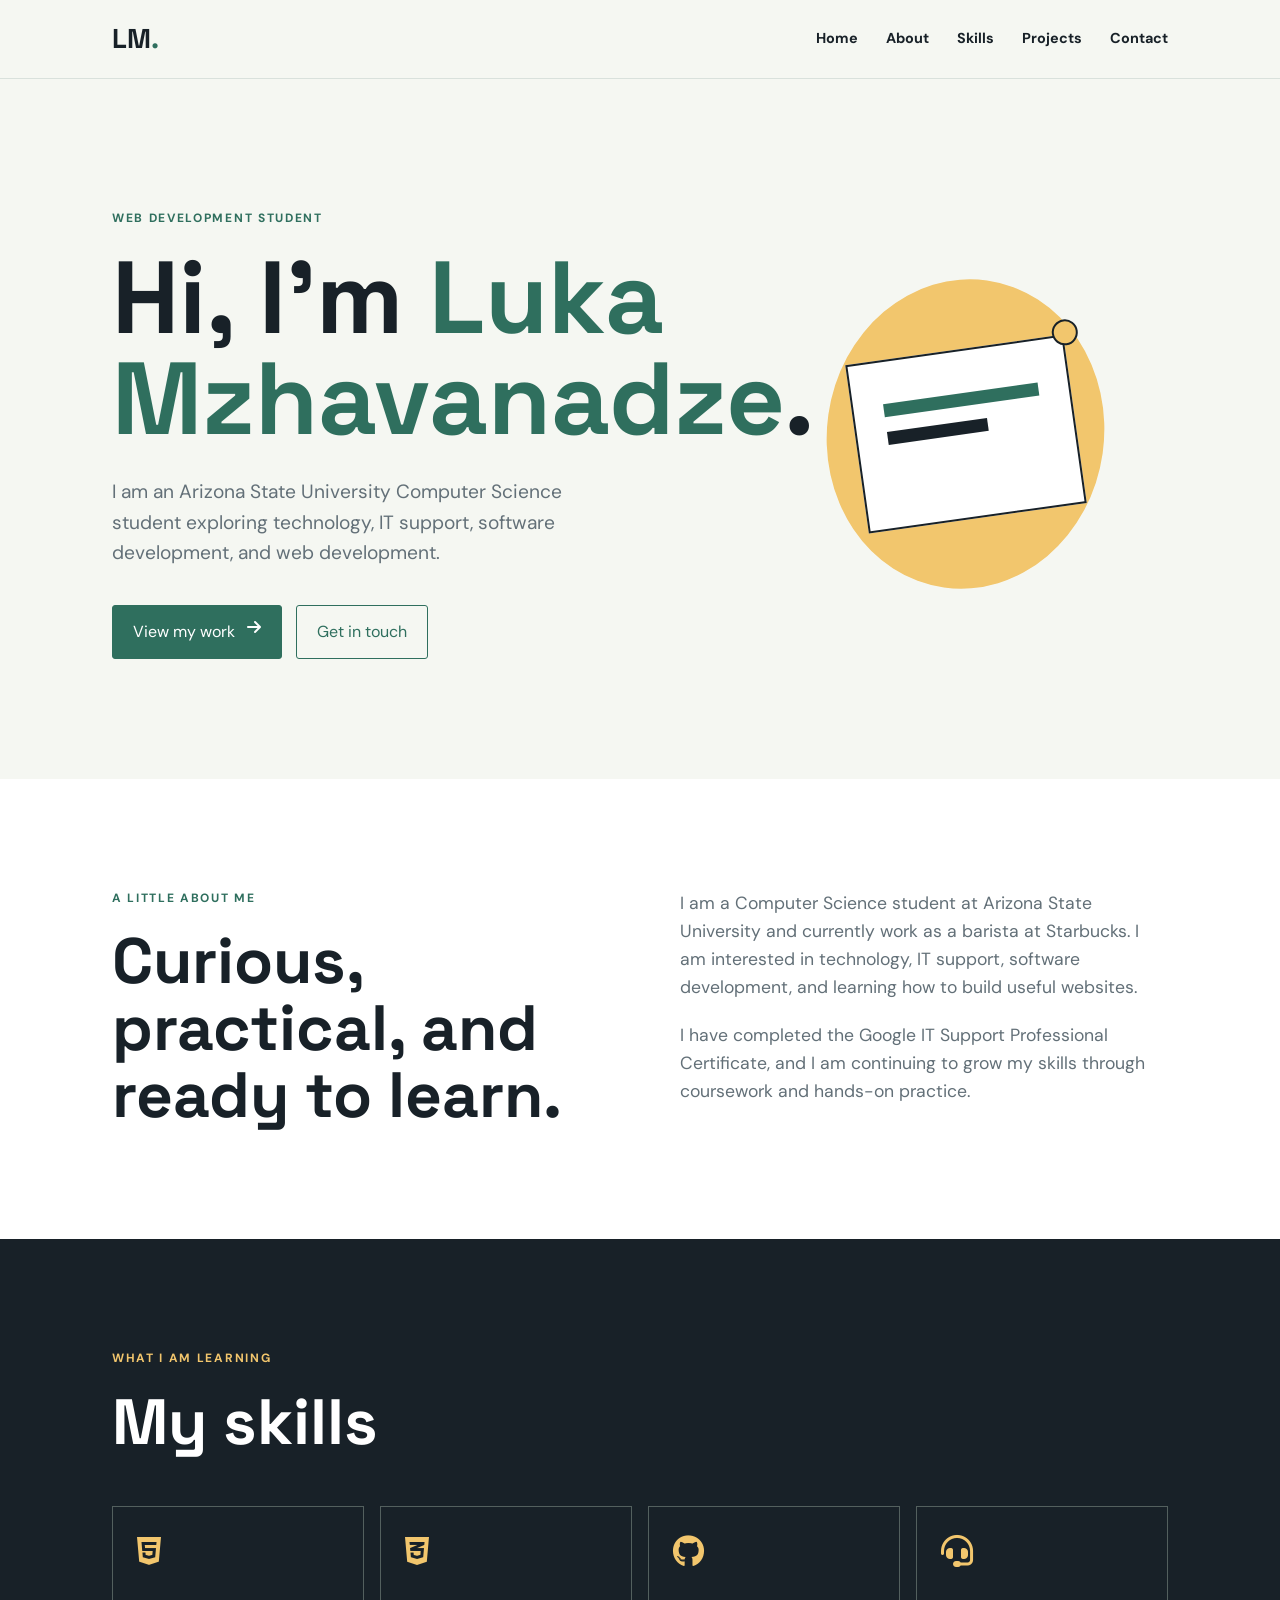
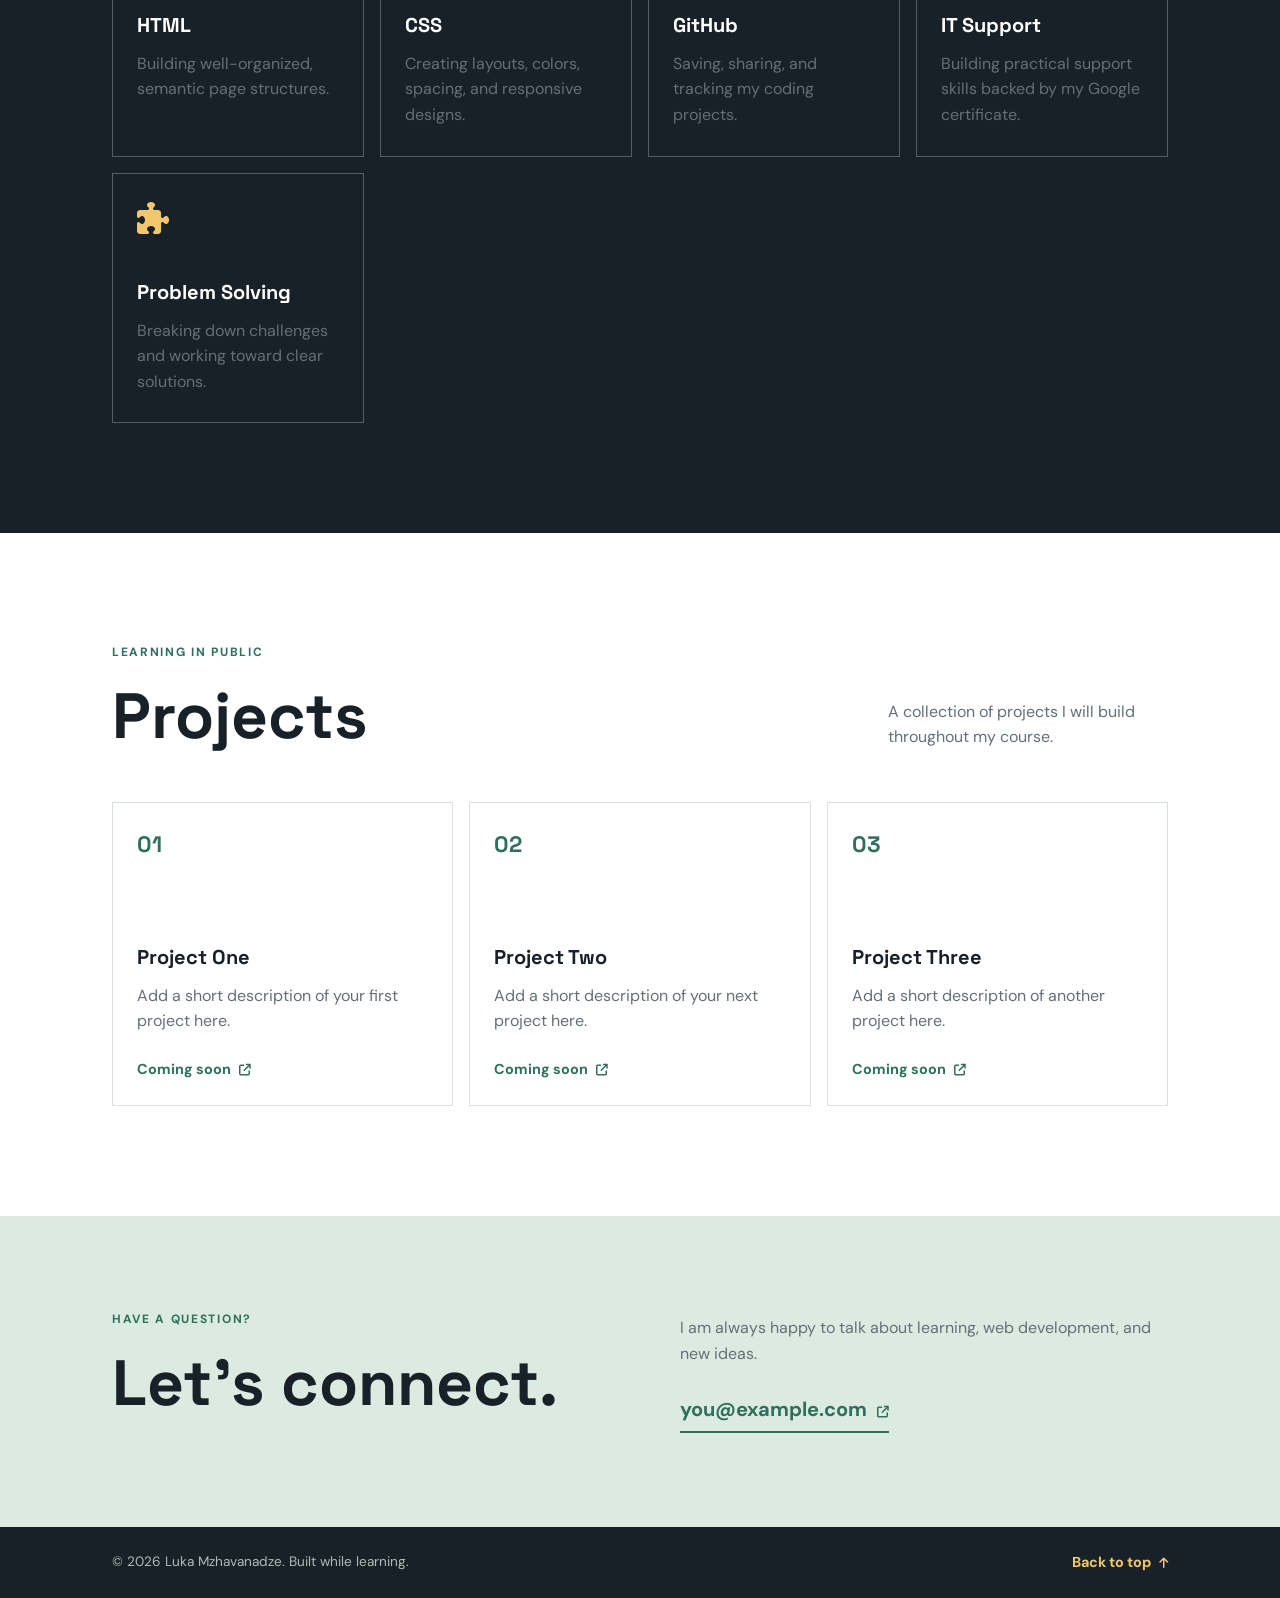
==== index.html @ 31504c0e "Add initial HTML and CSS files for personal portfolio website" ====
<!DOCTYPE html>
<html lang="en">
<head>
    <meta charset="UTF-8">
    <meta name="viewport" content="width=device-width, initial-scale=1.0">
    <meta name="description" content="Personal portfolio website for a web development student.">
    <title>Luka Mzhavanadze | Web Development Portfolio</title>
    <link rel="stylesheet" href="styles.css">
    <link rel="preconnect" href="https://fonts.googleapis.com">
    <link rel="preconnect" href="https://fonts.gstatic.com" crossorigin>
    <link href="https://fonts.googleapis.com/css2?family=DM+Sans:wght@400;500;600;700&family=Space+Grotesk:wght@500;600;700&display=swap" rel="stylesheet">
    <link rel="stylesheet" href="https://cdnjs.cloudflare.com/ajax/libs/font-awesome/6.5.2/css/all.min.css">
</head>
<body>
    <header class="site-header">
        <nav class="navbar container" aria-label="Main navigation">
            <a class="logo" href="#home">LM<span>.</span></a>
            <div class="nav-links">
                <a href="#home">Home</a>
                <a href="#about">About</a>
                <a href="#skills">Skills</a>
                <a href="#projects">Projects</a>
                <a href="#contact">Contact</a>
            </div>
        </nav>
    </header>

    <main>
        <section id="home" class="hero-section">
            <div class="container hero-content">
                <div class="hero-text">
                    <p class="eyebrow">Web development student</p>
                    <h1>Hi, I'm <span>Luka Mzhavanadze</span>.</h1>
                    <p class="hero-description">I am an Arizona State University Computer Science student exploring technology, IT support, software development, and web development.</p>
                    <div class="hero-buttons">
                        <a class="button button-primary" href="#projects">View my work <i class="fa-solid fa-arrow-right" aria-hidden="true"></i></a>
                        <a class="button button-secondary" href="#contact">Get in touch</a>
                    </div>
                </div>
                <div class="hero-shape" aria-hidden="true">
                    <div class="shape-card">
                        <span class="shape-line"></span>
                        <span class="shape-line short"></span>
                        <span class="shape-dot"></span>
                    </div>
                </div>
            </div>
        </section>

        <section id="about" class="section section-light">
            <div class="container about-grid">
                <div>
                    <p class="eyebrow">A little about me</p>
                    <h2>Curious, practical, and ready to learn.</h2>
                </div>
                <div class="about-copy">
                    <p>I am a Computer Science student at Arizona State University and currently work as a barista at Starbucks. I am interested in technology, IT support, software development, and learning how to build useful websites.</p>
                    <p>I have completed the Google IT Support Professional Certificate, and I am continuing to grow my skills through coursework and hands-on practice.</p>
                </div>
            </div>
        </section>

        <section id="skills" class="section section-dark">
            <div class="container">
                <p class="eyebrow eyebrow-light">What I am learning</p>
                <h2>My skills</h2>
                <div class="skills-grid">
                    <article class="skill-card">
                        <i class="fa-brands fa-html5" aria-hidden="true"></i>
                        <h3>HTML</h3>
                        <p>Building well-organized, semantic page structures.</p>
                    </article>
                    <article class="skill-card">
                        <i class="fa-brands fa-css3-alt" aria-hidden="true"></i>
                        <h3>CSS</h3>
                        <p>Creating layouts, colors, spacing, and responsive designs.</p>
                    </article>
                    <article class="skill-card">
                        <i class="fa-brands fa-github" aria-hidden="true"></i>
                        <h3>GitHub</h3>
                        <p>Saving, sharing, and tracking my coding projects.</p>
                    </article>
                    <article class="skill-card">
                        <i class="fa-solid fa-headset" aria-hidden="true"></i>
                        <h3>IT Support</h3>
                        <p>Building practical support skills backed by my Google certificate.</p>
                    </article>
                    <article class="skill-card">
                        <i class="fa-solid fa-puzzle-piece" aria-hidden="true"></i>
                        <h3>Problem Solving</h3>
                        <p>Breaking down challenges and working toward clear solutions.</p>
                    </article>
                </div>
            </div>
        </section>

        <section id="projects" class="section section-light">
            <div class="container">
                <div class="section-heading">
                    <div>
                        <p class="eyebrow">Learning in public</p>
                        <h2>Projects</h2>
                    </div>
                    <p class="section-intro">A collection of projects I will build throughout my course.</p>
                </div>
                <div class="projects-grid">
                    <article class="project-card">
                        <div class="project-number">01</div>
                        <h3>Project One</h3>
                        <p>Add a short description of your first project here.</p>
                        <a href="#contact" class="text-link">Coming soon <i class="fa-solid fa-arrow-up-right-from-square" aria-hidden="true"></i></a>
                    </article>
                    <article class="project-card">
                        <div class="project-number">02</div>
                        <h3>Project Two</h3>
                        <p>Add a short description of your next project here.</p>
                        <a href="#contact" class="text-link">Coming soon <i class="fa-solid fa-arrow-up-right-from-square" aria-hidden="true"></i></a>
                    </article>
                    <article class="project-card">
                        <div class="project-number">03</div>
                        <h3>Project Three</h3>
                        <p>Add a short description of another project here.</p>
                        <a href="#contact" class="text-link">Coming soon <i class="fa-solid fa-arrow-up-right-from-square" aria-hidden="true"></i></a>
                    </article>
                </div>
            </div>
        </section>

        <section id="contact" class="contact-section">
            <div class="container contact-content">
                <div>
                    <p class="eyebrow">Have a question?</p>
                    <h2>Let's connect.</h2>
                </div>
                <div class="contact-details">
                    <p>I am always happy to talk about learning, web development, and new ideas.</p>
                    <a class="contact-email" href="mailto:you@example.com">you@example.com <i class="fa-solid fa-arrow-up-right-from-square" aria-hidden="true"></i></a>
                </div>
            </div>
        </section>
    </main>

    <footer class="site-footer">
        <div class="container footer-content">
            <p>&copy; 2026 Luka Mzhavanadze. Built while learning.</p>
            <a href="#home">Back to top <i class="fa-solid fa-arrow-up" aria-hidden="true"></i></a>
        </div>
    </footer>
</body>
</html>
---- styles.css ----
/* Basic reset and shared styles */
* {
    box-sizing: border-box;
    margin: 0;
    padding: 0;
}

:root {
    --ink: #182128;
    --muted: #637078;
    --paper: #f5f7f2;
    --white: #ffffff;
    --green: #2f6f5e;
    --green-light: #dcebe1;
    --yellow: #f2c66d;
    --line: #d9e1dc;
    --max-width: 1120px;
}

html {
    scroll-behavior: smooth;
}

body {
    background-color: var(--paper);
    color: var(--ink);
    font-family: "DM Sans", sans-serif;
    line-height: 1.6;
}

h1,
h2,
h3,
.logo {
    font-family: "Space Grotesk", sans-serif;
}

h1 {
    font-size: clamp(3.2rem, 8vw, 6.5rem);
    line-height: 0.98;
    max-width: 800px;
}

h1 span {
    color: var(--green);
}

h2 {
    font-size: clamp(2.2rem, 5vw, 4rem);
    line-height: 1.05;
}

h3 {
    font-size: 1.25rem;
}

a {
    color: inherit;
    text-decoration: none;
}

.container {
    margin: 0 auto;
    max-width: var(--max-width);
    padding-left: 32px;
    padding-right: 32px;
    width: 100%;
}

.site-header {
    background: var(--paper);
    border-bottom: 1px solid var(--line);
}

.navbar {
    align-items: center;
    display: flex;
    justify-content: space-between;
    min-height: 78px;
}

.logo {
    font-size: 1.7rem;
    font-weight: 700;
}

.logo span {
    color: var(--green);
}

.nav-links {
    display: flex;
    gap: 28px;
}

.nav-links a,
.text-link,
.footer-content a {
    font-size: 0.9rem;
    font-weight: 700;
}

.nav-links a:hover,
.text-link:hover,
.footer-content a:hover {
    color: var(--green);
}

.hero-section {
    min-height: 650px;
    overflow: hidden;
    padding: 130px 0 120px;
    position: relative;
}

.hero-content {
    align-items: center;
    display: flex;
    justify-content: space-between;
}

.hero-text {
    position: relative;
    z-index: 1;
}

.eyebrow {
    color: var(--green);
    font-size: 0.75rem;
    font-weight: 700;
    letter-spacing: 0.14em;
    margin-bottom: 20px;
    text-transform: uppercase;
}

.hero-description {
    color: var(--muted);
    font-size: 1.2rem;
    margin-top: 28px;
    max-width: 500px;
}

.hero-buttons {
    display: flex;
    flex-wrap: wrap;
    gap: 14px;
    margin-top: 36px;
}

.button {
    border: 1px solid var(--green);
    border-radius: 3px;
    display: inline-flex;
    gap: 12px;
    padding: 13px 20px;
    transition: transform 0.2s ease, box-shadow 0.2s ease;
}

.button:hover {
    box-shadow: 4px 4px 0 var(--yellow);
    transform: translate(-2px, -2px);
}

.button-primary {
    background-color: var(--green);
    color: var(--white);
}

.button-secondary {
    color: var(--green);
}

.hero-shape {
    align-items: center;
    background-color: var(--yellow);
    border-radius: 50%;
    display: flex;
    height: 310px;
    justify-content: center;
    margin-right: 6%;
    transform: rotate(8deg);
    width: 310px;
}

.shape-card {
    background-color: var(--white);
    border: 2px solid var(--ink);
    height: 170px;
    padding: 42px 30px;
    position: relative;
    transform: rotate(-16deg);
    width: 220px;
}

.shape-line {
    background-color: var(--green);
    display: block;
    height: 13px;
    margin-bottom: 15px;
    width: 100%;
}

.shape-line.short {
    background-color: var(--ink);
    width: 65%;
}

.shape-dot {
    background-color: var(--yellow);
    border: 2px solid var(--ink);
    border-radius: 50%;
    height: 26px;
    position: absolute;
    right: -17px;
    top: -17px;
    width: 26px;
}

.section {
    padding: 110px 0;
}

.section-light {
    background-color: var(--white);
}

.about-grid,
.contact-content {
    display: grid;
    gap: 80px;
    grid-template-columns: 1fr 1fr;
}

.about-copy {
    color: var(--muted);
    font-size: 1.1rem;
}

.about-copy p + p {
    margin-top: 20px;
}

.section-dark {
    background-color: var(--ink);
    color: var(--white);
}

.eyebrow-light {
    color: var(--yellow);
}

.skills-grid {
    display: grid;
    gap: 16px;
    grid-template-columns: repeat(4, 1fr);
    margin-top: 50px;
}

.skill-card {
    border: 1px solid #53605e;
    min-height: 235px;
    padding: 28px 24px;
}

.skill-card i {
    color: var(--yellow);
    font-size: 2rem;
    margin-bottom: 42px;
}

.skill-card p,
.project-card p,
.section-intro,
.contact-details p {
    color: var(--muted);
}

.skill-card p {
    margin-top: 10px;
}

.section-heading {
    align-items: end;
    display: flex;
    justify-content: space-between;
}

.section-intro {
    max-width: 280px;
}

.projects-grid {
    display: grid;
    gap: 16px;
    grid-template-columns: repeat(3, 1fr);
    margin-top: 52px;
}

.project-card {
    border: 1px solid var(--line);
    min-height: 290px;
    padding: 24px;
    transition: border-color 0.2s ease, transform 0.2s ease;
}

.project-card:hover {
    border-color: var(--green);
    transform: translateY(-5px);
}

.project-number {
    color: var(--green);
    font-family: "Space Grotesk", sans-serif;
    font-size: 1.4rem;
    font-weight: 700;
    margin-bottom: 78px;
}

.project-card p {
    margin: 10px 0 22px;
}

.text-link {
    color: var(--green);
}

.text-link i,
.contact-email i,
.footer-content i {
    font-size: 0.75rem;
    margin-left: 5px;
}

.contact-section {
    background-color: var(--green-light);
    padding: 94px 0;
}

.contact-details {
    padding-top: 5px;
}

.contact-email {
    border-bottom: 2px solid var(--green);
    color: var(--green);
    display: inline-block;
    font-size: 1.25rem;
    font-weight: 700;
    margin-top: 26px;
    padding-bottom: 6px;
}

.site-footer {
    background-color: var(--ink);
    color: var(--white);
    padding: 24px 0;
}

.footer-content {
    align-items: center;
    display: flex;
    justify-content: space-between;
}

.footer-content p {
    color: #aebbb6;
    font-size: 0.85rem;
}

.footer-content a {
    color: var(--yellow);
}

@media (max-width: 760px) {
    .container {
        padding-left: 20px;
        padding-right: 20px;
    }

    .navbar {
        align-items: flex-start;
        flex-direction: column;
        gap: 16px;
        padding-bottom: 20px;
        padding-top: 20px;
    }

    .nav-links {
        flex-wrap: wrap;
        gap: 12px 18px;
    }

    .hero-section {
        min-height: auto;
        padding: 82px 0 80px;
    }

    .hero-content {
        align-items: flex-start;
        flex-direction: column;
        gap: 60px;
    }

    .hero-shape {
        height: 230px;
        margin: 0 auto;
        width: 230px;
    }

    .shape-card {
        height: 130px;
        padding: 30px 22px;
        width: 170px;
    }

    .section {
        padding: 76px 0;
    }

    .about-grid,
    .contact-content {
        gap: 30px;
        grid-template-columns: 1fr;
    }

    .skills-grid,
    .projects-grid {
        grid-template-columns: 1fr;
    }

    .skill-card {
        min-height: auto;
    }

    .skill-card i {
        margin-bottom: 25px;
    }

    .section-heading {
        align-items: flex-start;
        flex-direction: column;
        gap: 24px;
    }

    .project-card {
        min-height: 240px;
    }

    .project-number {
        margin-bottom: 45px;
    }

    .footer-content {
        align-items: flex-start;
        flex-direction: column;
        gap: 12px;
    }
}
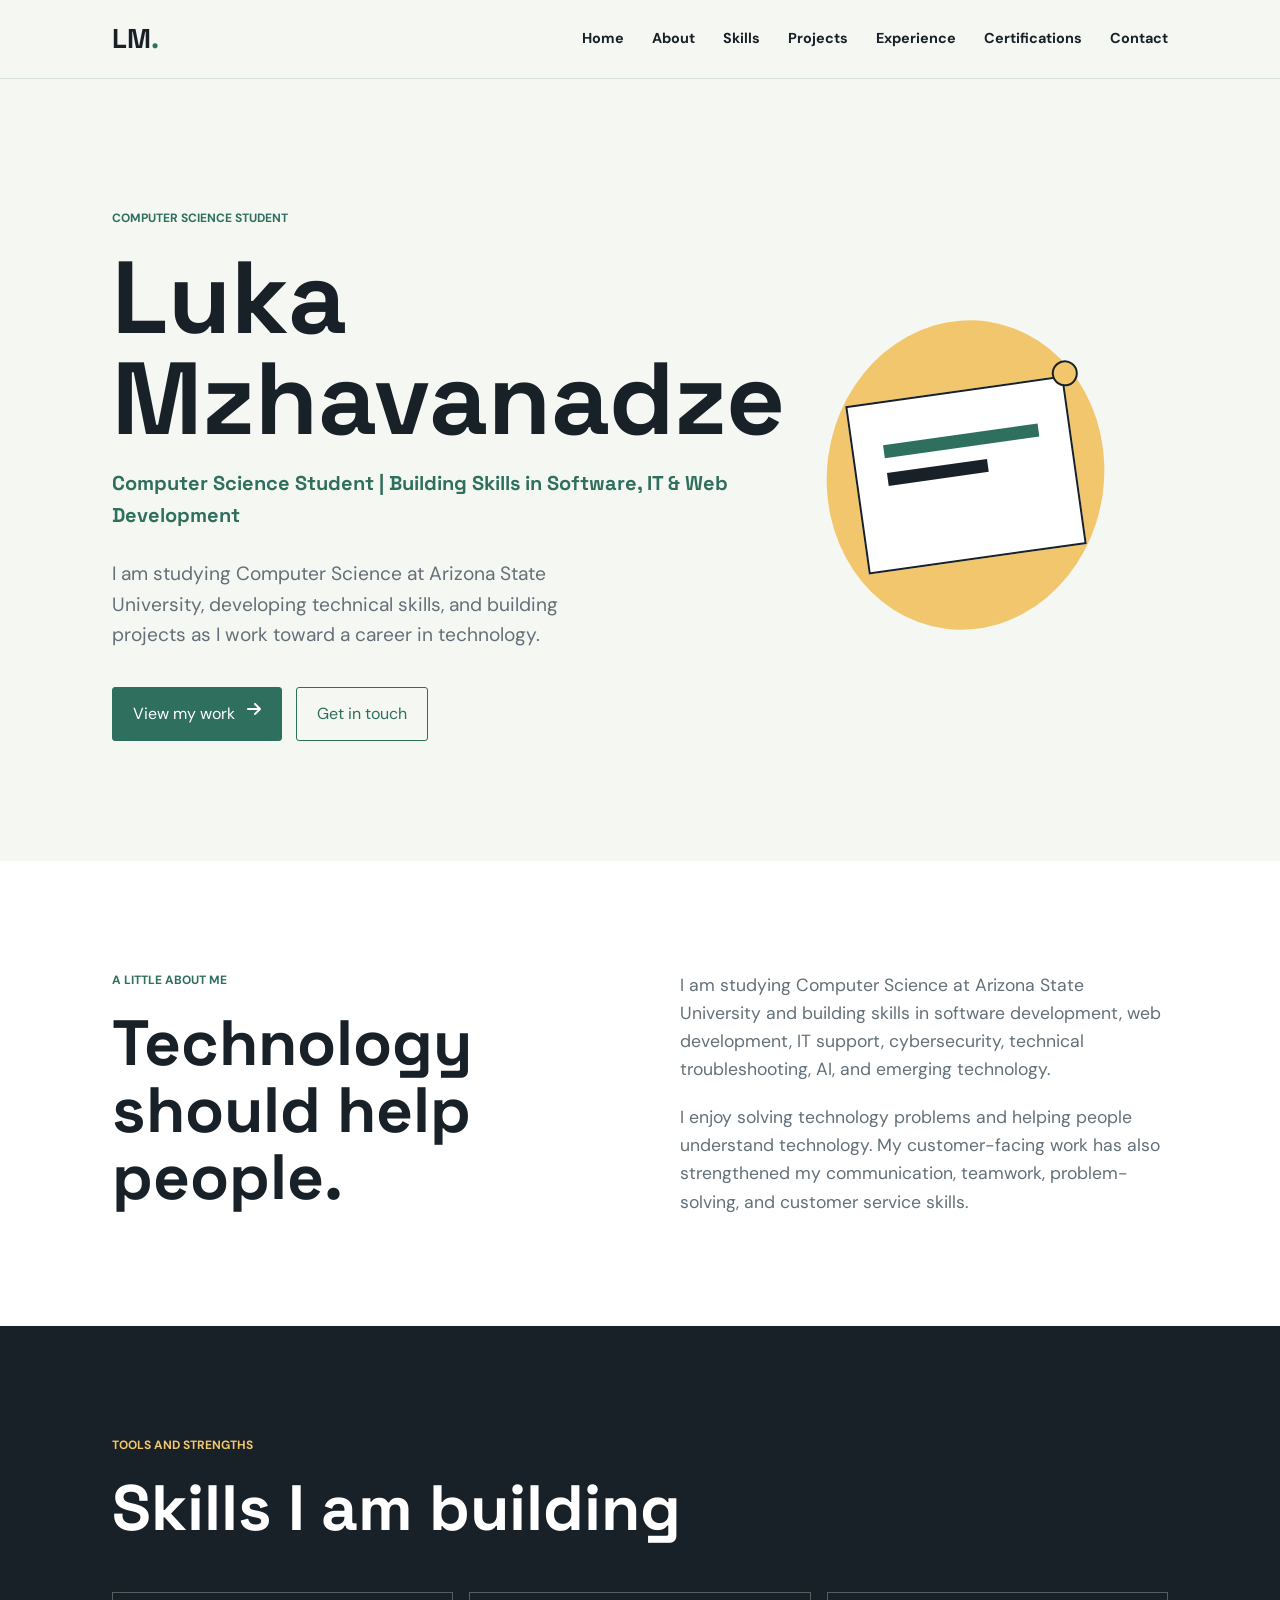
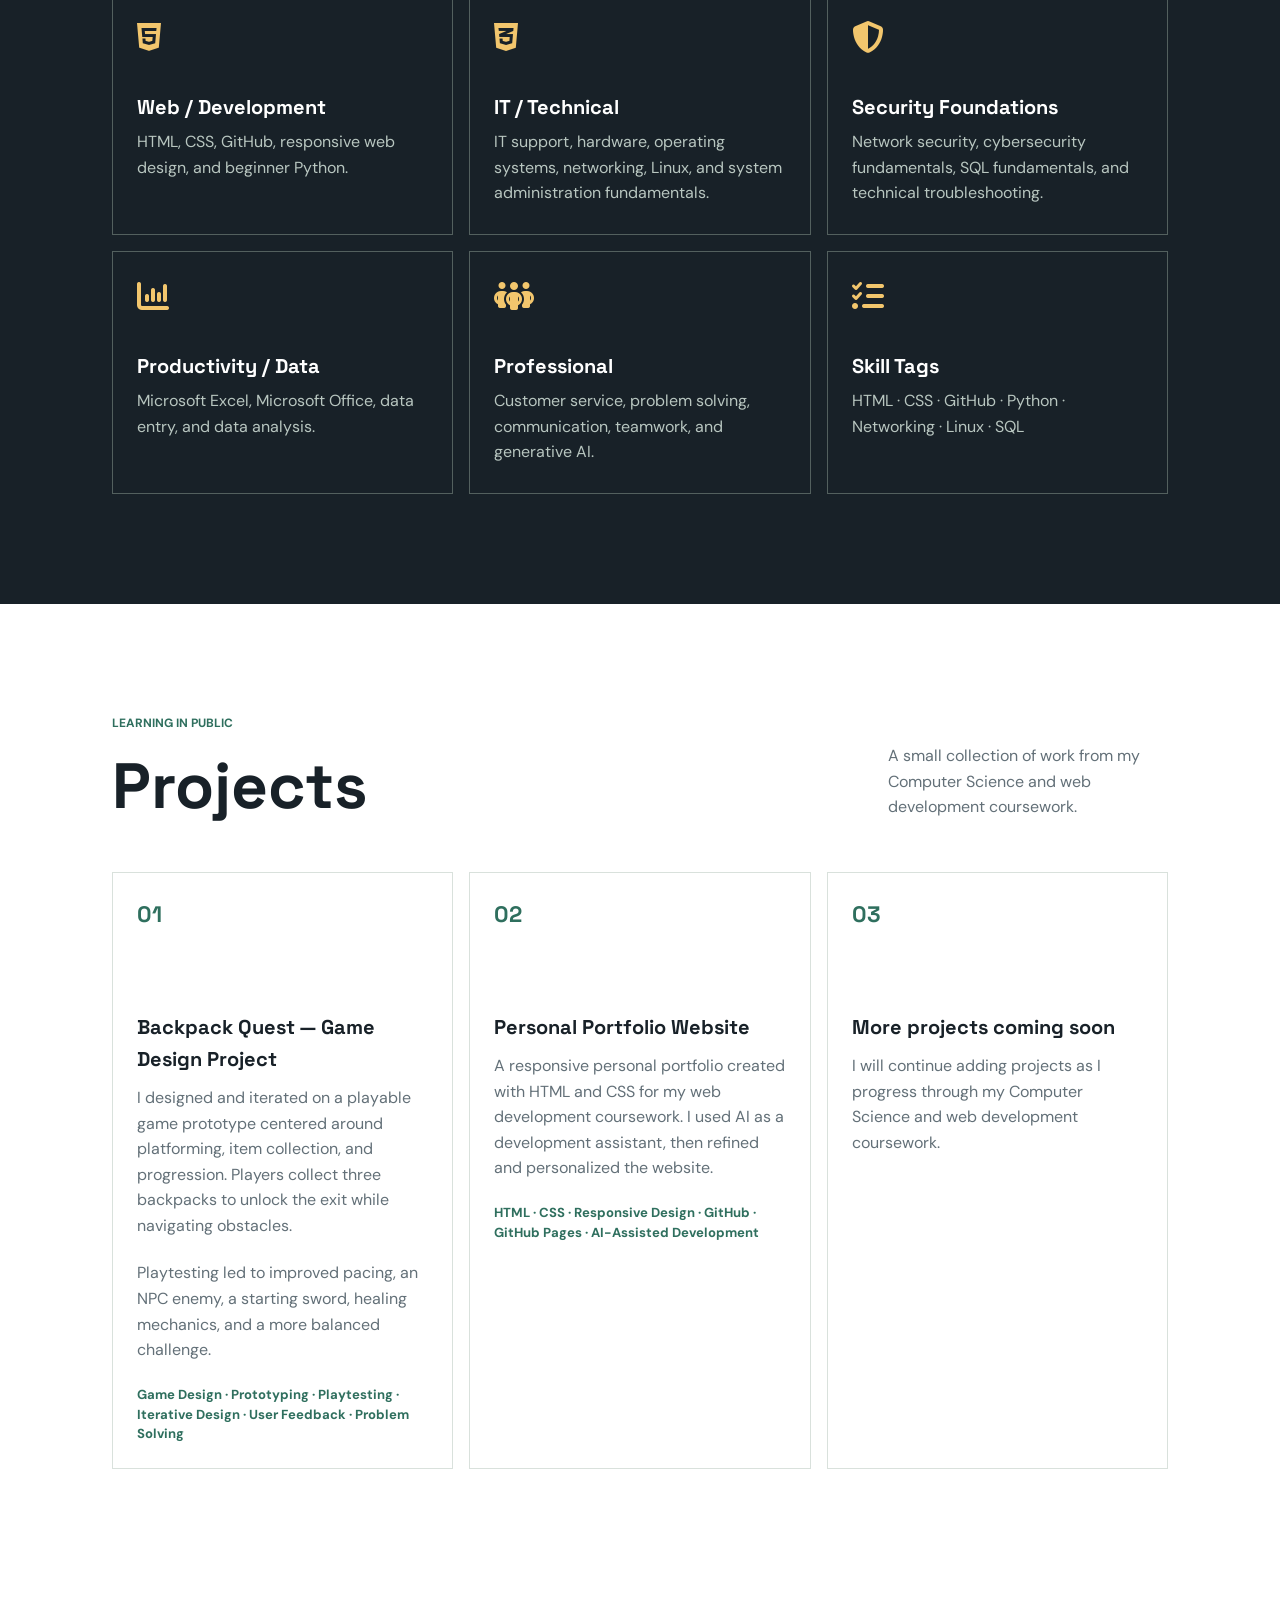
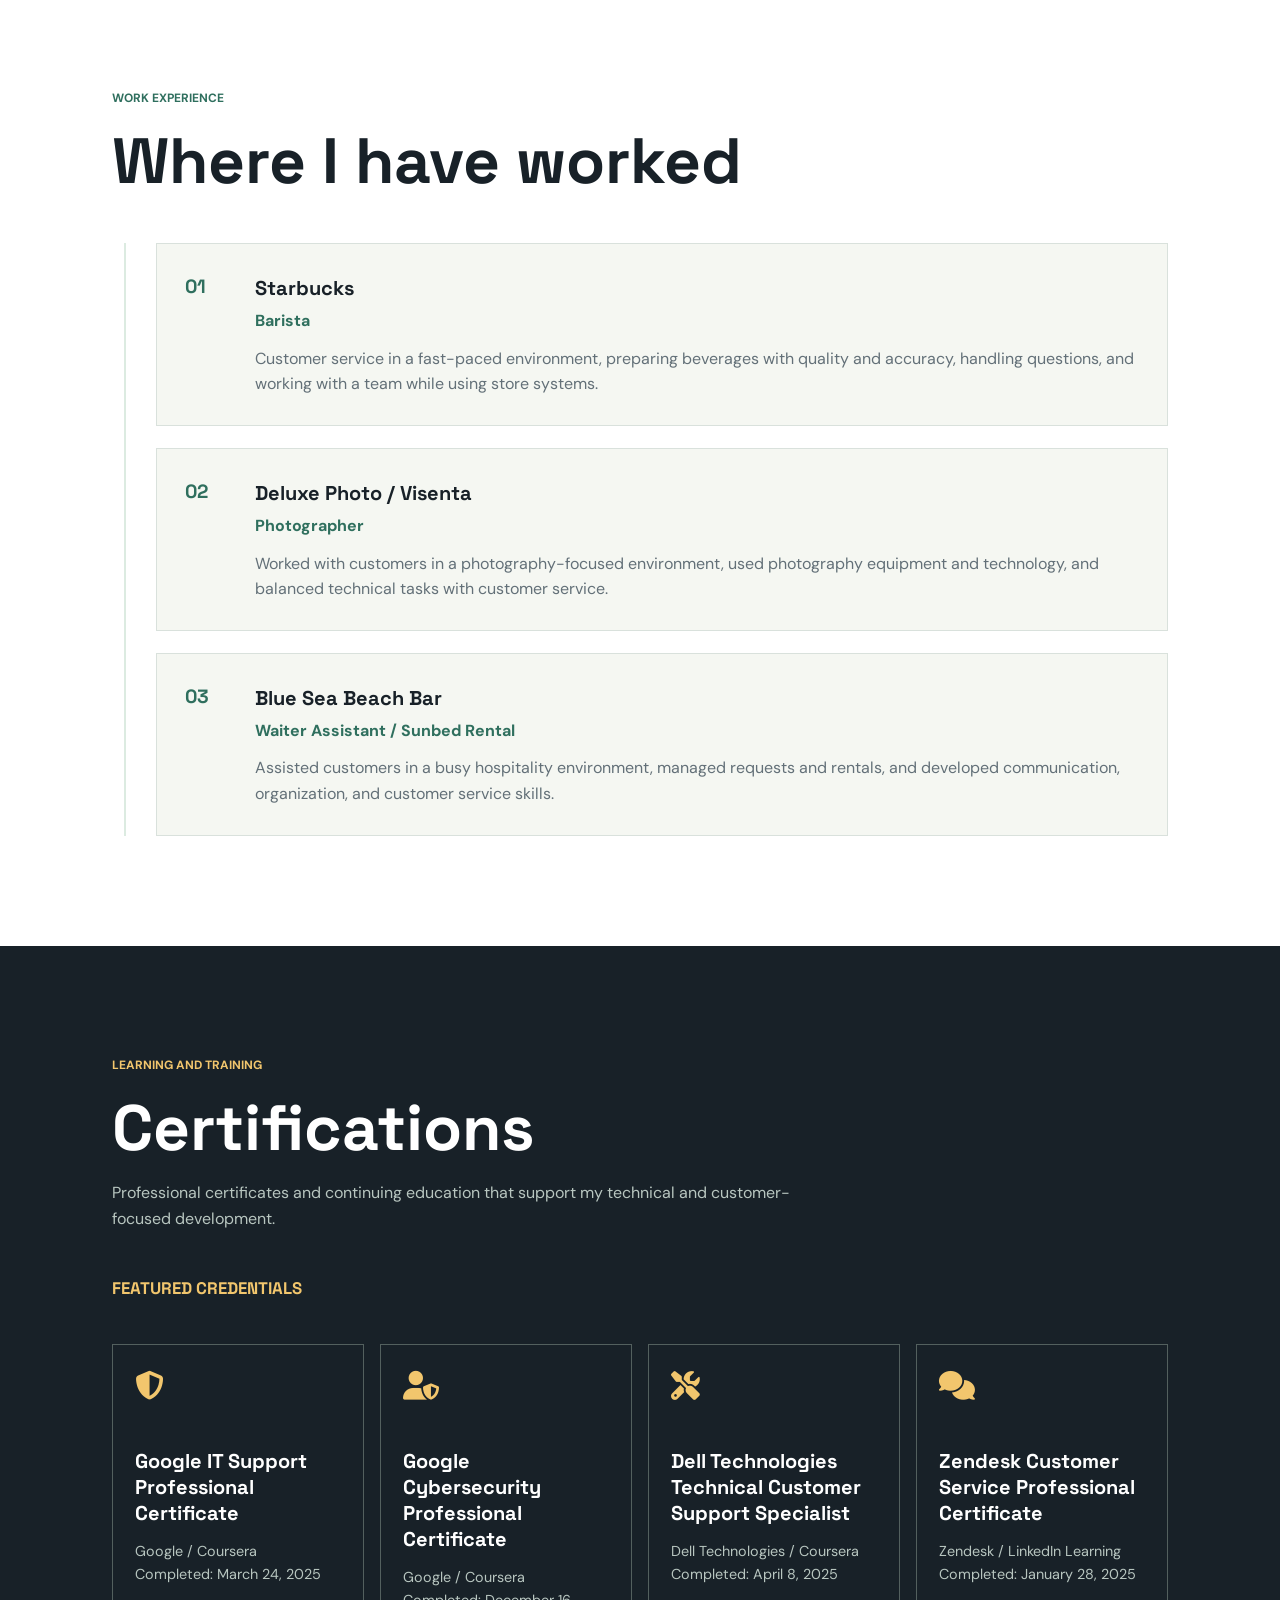
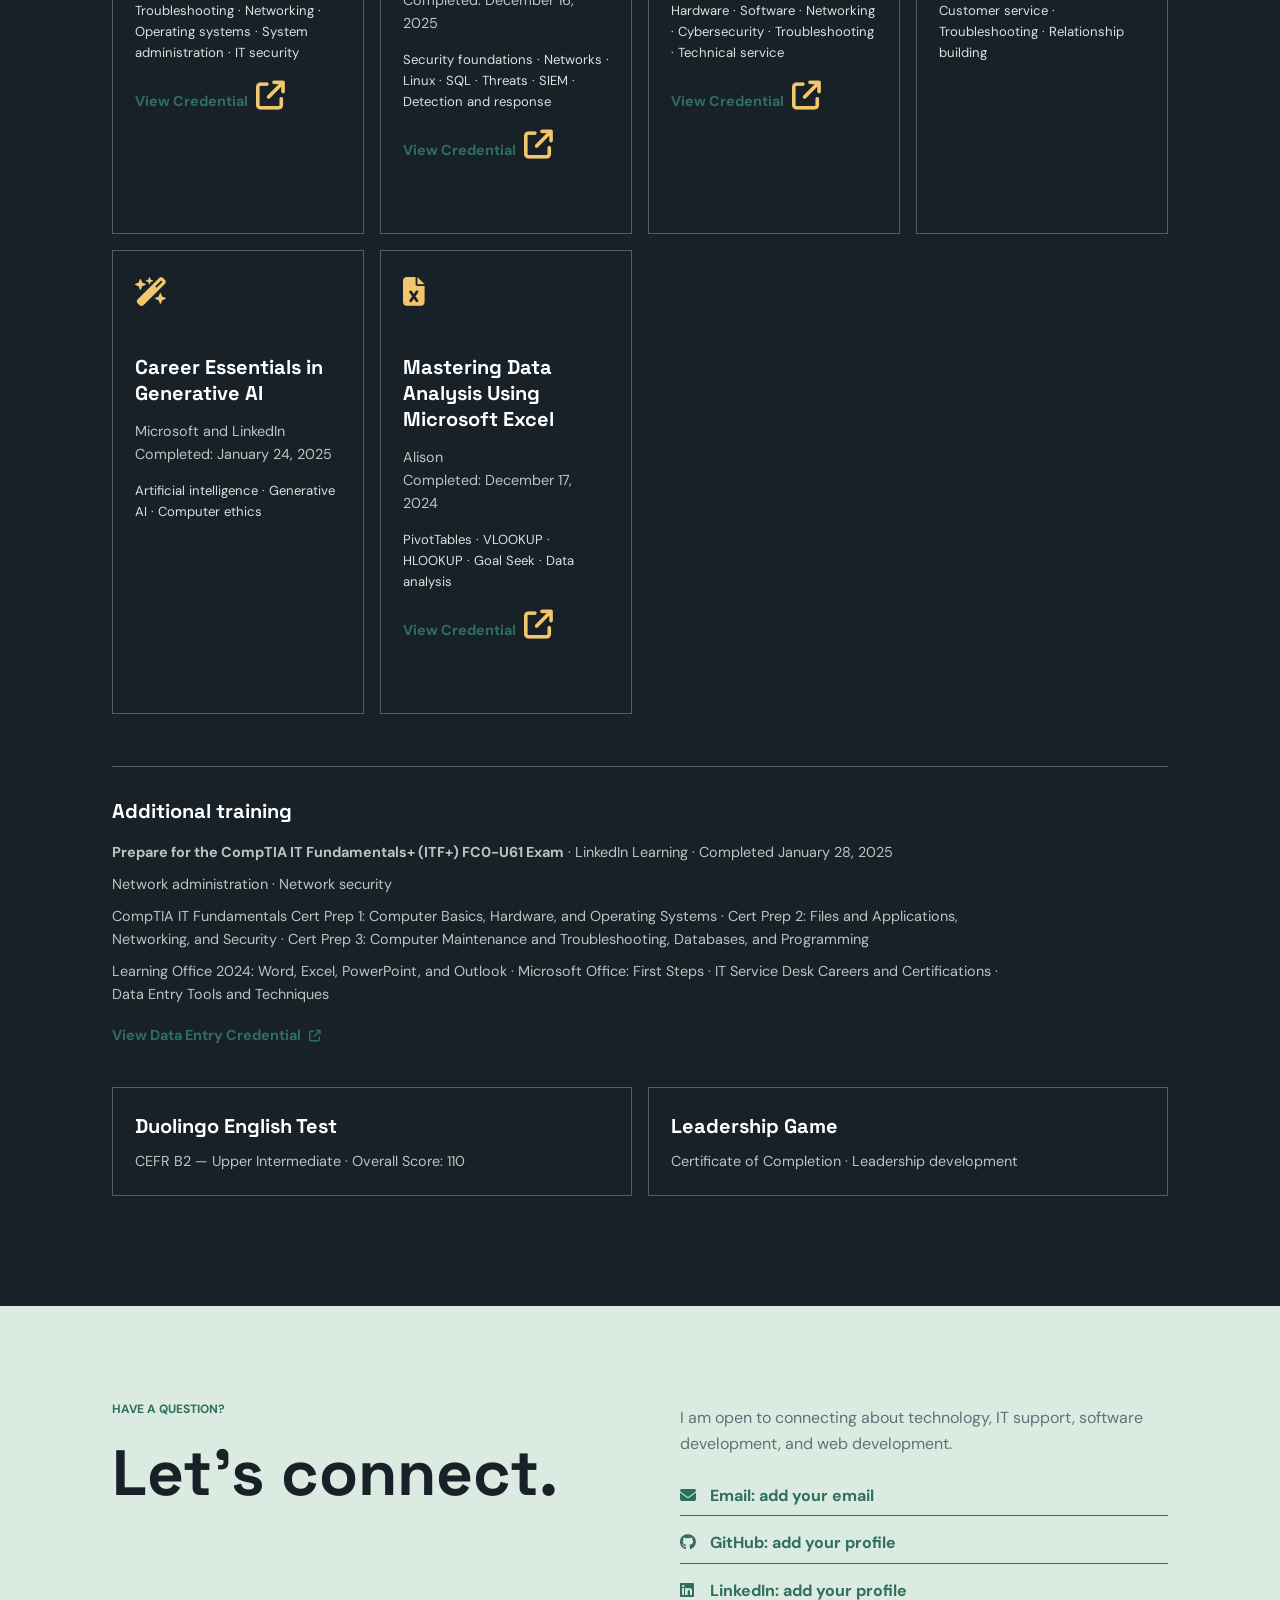
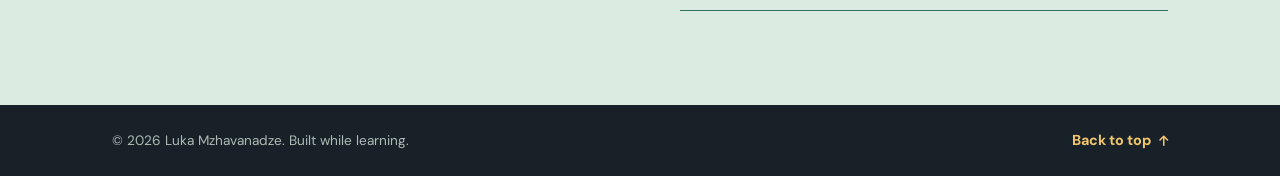
==== commit 8990cd17: "Enhance portfolio website: add experience and certifications sections, update content, and improve s" ====
--- a/index.html
+++ b/index.html
@@ -20,6 +20,8 @@
                 <a href="#about">About</a>
                 <a href="#skills">Skills</a>
                 <a href="#projects">Projects</a>
+                <a href="#experience">Experience</a>
+                <a href="#certifications">Certifications</a>
                 <a href="#contact">Contact</a>
             </div>
         </nav>
@@ -29,9 +31,10 @@
         <section id="home" class="hero-section">
             <div class="container hero-content">
                 <div class="hero-text">
-                    <p class="eyebrow">Web development student</p>
-                    <h1>Hi, I'm <span>Luka Mzhavanadze</span>.</h1>
-                    <p class="hero-description">I am an Arizona State University Computer Science student exploring technology, IT support, software development, and web development.</p>
+                    <p class="eyebrow">Computer Science student</p>
+                    <h1>Luka Mzhavanadze</h1>
+                    <p class="hero-kicker">Computer Science Student | Building Skills in Software, IT &amp; Web Development</p>
+                    <p class="hero-description">I am studying Computer Science at Arizona State University, developing technical skills, and building projects as I work toward a career in technology.</p>
                     <div class="hero-buttons">
                         <a class="button button-primary" href="#projects">View my work <i class="fa-solid fa-arrow-right" aria-hidden="true"></i></a>
                         <a class="button button-secondary" href="#contact">Get in touch</a>
@@ -51,44 +54,49 @@
             <div class="container about-grid">
                 <div>
                     <p class="eyebrow">A little about me</p>
-                    <h2>Curious, practical, and ready to learn.</h2>
+                    <h2>Technology should help people.</h2>
                 </div>
                 <div class="about-copy">
-                    <p>I am a Computer Science student at Arizona State University and currently work as a barista at Starbucks. I am interested in technology, IT support, software development, and learning how to build useful websites.</p>
-                    <p>I have completed the Google IT Support Professional Certificate, and I am continuing to grow my skills through coursework and hands-on practice.</p>
+                    <p>I am studying Computer Science at Arizona State University and building skills in software development, web development, IT support, cybersecurity, technical troubleshooting, AI, and emerging technology.</p>
+                    <p>I enjoy solving technology problems and helping people understand technology. My customer-facing work has also strengthened my communication, teamwork, problem-solving, and customer service skills.</p>
                 </div>
             </div>
         </section>
 
         <section id="skills" class="section section-dark">
             <div class="container">
-                <p class="eyebrow eyebrow-light">What I am learning</p>
-                <h2>My skills</h2>
+                <p class="eyebrow eyebrow-light">Tools and strengths</p>
+                <h2>Skills I am building</h2>
                 <div class="skills-grid">
                     <article class="skill-card">
                         <i class="fa-brands fa-html5" aria-hidden="true"></i>
-                        <h3>HTML</h3>
-                        <p>Building well-organized, semantic page structures.</p>
+                        <h3>Web / Development</h3>
+                        <p>HTML, CSS, GitHub, responsive web design, and beginner Python.</p>
                     </article>
                     <article class="skill-card">
                         <i class="fa-brands fa-css3-alt" aria-hidden="true"></i>
-                        <h3>CSS</h3>
-                        <p>Creating layouts, colors, spacing, and responsive designs.</p>
-                    </article>
-                    <article class="skill-card">
-                        <i class="fa-brands fa-github" aria-hidden="true"></i>
-                        <h3>GitHub</h3>
-                        <p>Saving, sharing, and tracking my coding projects.</p>
-                    </article>
-                    <article class="skill-card">
-                        <i class="fa-solid fa-headset" aria-hidden="true"></i>
-                        <h3>IT Support</h3>
-                        <p>Building practical support skills backed by my Google certificate.</p>
-                    </article>
-                    <article class="skill-card">
-                        <i class="fa-solid fa-puzzle-piece" aria-hidden="true"></i>
-                        <h3>Problem Solving</h3>
-                        <p>Breaking down challenges and working toward clear solutions.</p>
+                        <h3>IT / Technical</h3>
+                        <p>IT support, hardware, operating systems, networking, Linux, and system administration fundamentals.</p>
+                    </article>
+                    <article class="skill-card">
+                        <i class="fa-solid fa-shield-halved" aria-hidden="true"></i>
+                        <h3>Security Foundations</h3>
+                        <p>Network security, cybersecurity fundamentals, SQL fundamentals, and technical troubleshooting.</p>
+                    </article>
+                    <article class="skill-card">
+                        <i class="fa-solid fa-chart-column" aria-hidden="true"></i>
+                        <h3>Productivity / Data</h3>
+                        <p>Microsoft Excel, Microsoft Office, data entry, and data analysis.</p>
+                    </article>
+                    <article class="skill-card">
+                        <i class="fa-solid fa-people-group" aria-hidden="true"></i>
+                        <h3>Professional</h3>
+                        <p>Customer service, problem solving, communication, teamwork, and generative AI.</p>
+                    </article>
+                    <article class="skill-card">
+                        <i class="fa-solid fa-list-check" aria-hidden="true"></i>
+                        <h3>Skill Tags</h3>
+                        <p class="skill-tags">HTML · CSS · GitHub · Python · Networking · Linux · SQL</p>
                     </article>
                 </div>
             </div>
@@ -101,26 +109,128 @@
                         <p class="eyebrow">Learning in public</p>
                         <h2>Projects</h2>
                     </div>
-                    <p class="section-intro">A collection of projects I will build throughout my course.</p>
+                    <p class="section-intro">A small collection of work from my Computer Science and web development coursework.</p>
                 </div>
                 <div class="projects-grid">
                     <article class="project-card">
                         <div class="project-number">01</div>
-                        <h3>Project One</h3>
-                        <p>Add a short description of your first project here.</p>
-                        <a href="#contact" class="text-link">Coming soon <i class="fa-solid fa-arrow-up-right-from-square" aria-hidden="true"></i></a>
+                        <h3>Backpack Quest — Game Design Project</h3>
+                        <p>I designed and iterated on a playable game prototype centered around platforming, item collection, and progression. Players collect three backpacks to unlock the exit while navigating obstacles.</p>
+                        <p>Playtesting led to improved pacing, an NPC enemy, a starting sword, healing mechanics, and a more balanced challenge.</p>
+                        <div class="project-tags">Game Design · Prototyping · Playtesting · Iterative Design · User Feedback · Problem Solving</div>
                     </article>
                     <article class="project-card">
                         <div class="project-number">02</div>
-                        <h3>Project Two</h3>
-                        <p>Add a short description of your next project here.</p>
-                        <a href="#contact" class="text-link">Coming soon <i class="fa-solid fa-arrow-up-right-from-square" aria-hidden="true"></i></a>
+                        <h3>Personal Portfolio Website</h3>
+                        <p>A responsive personal portfolio created with HTML and CSS for my web development coursework. I used AI as a development assistant, then refined and personalized the website.</p>
+                        <div class="project-tags">HTML · CSS · Responsive Design · GitHub · GitHub Pages · AI-Assisted Development</div>
                     </article>
                     <article class="project-card">
                         <div class="project-number">03</div>
-                        <h3>Project Three</h3>
-                        <p>Add a short description of another project here.</p>
-                        <a href="#contact" class="text-link">Coming soon <i class="fa-solid fa-arrow-up-right-from-square" aria-hidden="true"></i></a>
+                        <h3>More projects coming soon</h3>
+                        <p>I will continue adding projects as I progress through my Computer Science and web development coursework.</p>
+                    </article>
+                </div>
+            </div>
+        </section>
+
+        <section id="experience" class="section section-light">
+            <div class="container">
+                <p class="eyebrow">Work experience</p>
+                <h2>Where I have worked</h2>
+                <div class="experience-list">
+                    <article class="experience-card">
+                        <div class="experience-marker">01</div>
+                        <div>
+                            <h3>Starbucks</h3>
+                            <p class="experience-role">Barista</p>
+                            <p>Customer service in a fast-paced environment, preparing beverages with quality and accuracy, handling questions, and working with a team while using store systems.</p>
+                        </div>
+                    </article>
+                    <article class="experience-card">
+                        <div class="experience-marker">02</div>
+                        <div>
+                            <h3>Deluxe Photo / Visenta</h3>
+                            <p class="experience-role">Photographer</p>
+                            <p>Worked with customers in a photography-focused environment, used photography equipment and technology, and balanced technical tasks with customer service.</p>
+                        </div>
+                    </article>
+                    <article class="experience-card">
+                        <div class="experience-marker">03</div>
+                        <div>
+                            <h3>Blue Sea Beach Bar</h3>
+                            <p class="experience-role">Waiter Assistant / Sunbed Rental</p>
+                            <p>Assisted customers in a busy hospitality environment, managed requests and rentals, and developed communication, organization, and customer service skills.</p>
+                        </div>
+                    </article>
+                </div>
+            </div>
+        </section>
+
+        <section id="certifications" class="section section-dark">
+            <div class="container">
+                <p class="eyebrow eyebrow-light">Learning and training</p>
+                <h2>Certifications</h2>
+                <p class="section-note">Professional certificates and continuing education that support my technical and customer-focused development.</p>
+                <h3 class="certification-heading">Featured credentials</h3>
+                <div class="certifications-grid featured-certifications">
+                    <article class="certificate-card">
+                        <i class="fa-solid fa-shield-halved" aria-hidden="true"></i>
+                        <h3>Google IT Support Professional Certificate</h3>
+                        <p>Google / Coursera<br>Completed: March 24, 2025</p>
+                        <p class="certificate-topics">Troubleshooting · Networking · Operating systems · System administration · IT security</p>
+                        <a class="text-link" href="https://coursera.org/verify/professional-cert/7RXKP7UC4J0R" target="_blank" rel="noopener noreferrer">View Credential <i class="fa-solid fa-arrow-up-right-from-square" aria-hidden="true"></i></a>
+                    </article>
+                    <article class="certificate-card">
+                        <i class="fa-solid fa-user-shield" aria-hidden="true"></i>
+                        <h3>Google Cybersecurity Professional Certificate</h3>
+                        <p>Google / Coursera<br>Completed: December 16, 2025</p>
+                        <p class="certificate-topics">Security foundations · Networks · Linux · SQL · Threats · SIEM · Detection and response</p>
+                        <a class="text-link" href="https://coursera.org/verify/professional-cert/9LIVOU5DJKIQ" target="_blank" rel="noopener noreferrer">View Credential <i class="fa-solid fa-arrow-up-right-from-square" aria-hidden="true"></i></a>
+                    </article>
+                    <article class="certificate-card">
+                        <i class="fa-solid fa-screwdriver-wrench" aria-hidden="true"></i>
+                        <h3>Dell Technologies Technical Customer Support Specialist</h3>
+                        <p>Dell Technologies / Coursera<br>Completed: April 8, 2025</p>
+                        <p class="certificate-topics">Hardware · Software · Networking · Cybersecurity · Troubleshooting · Technical service</p>
+                        <a class="text-link" href="https://coursera.org/verify/professional-cert/VB5CH626ZWCG" target="_blank" rel="noopener noreferrer">View Credential <i class="fa-solid fa-arrow-up-right-from-square" aria-hidden="true"></i></a>
+                    </article>
+                    <article class="certificate-card">
+                        <i class="fa-solid fa-comments" aria-hidden="true"></i>
+                        <h3>Zendesk Customer Service Professional Certificate</h3>
+                        <p>Zendesk / LinkedIn Learning<br>Completed: January 28, 2025</p>
+                        <p class="certificate-topics">Customer service · Troubleshooting · Relationship building</p>
+                    </article>
+                    <article class="certificate-card">
+                        <i class="fa-solid fa-wand-magic-sparkles" aria-hidden="true"></i>
+                        <h3>Career Essentials in Generative AI</h3>
+                        <p>Microsoft and LinkedIn<br>Completed: January 24, 2025</p>
+                        <p class="certificate-topics">Artificial intelligence · Generative AI · Computer ethics</p>
+                    </article>
+                    <article class="certificate-card">
+                        <i class="fa-solid fa-file-excel" aria-hidden="true"></i>
+                        <h3>Mastering Data Analysis Using Microsoft Excel</h3>
+                        <p>Alison<br>Completed: December 17, 2024</p>
+                        <p class="certificate-topics">PivotTables · VLOOKUP · HLOOKUP · Goal Seek · Data analysis</p>
+                        <a class="text-link" href="https://alison.com/certification/check/d77c9fc9da" target="_blank" rel="noopener noreferrer">View Credential <i class="fa-solid fa-arrow-up-right-from-square" aria-hidden="true"></i></a>
+                    </article>
+                </div>
+                <div class="additional-training">
+                    <h3>Additional training</h3>
+                    <p><strong>Prepare for the CompTIA IT Fundamentals+ (ITF+) FC0-U61 Exam</strong> · LinkedIn Learning · Completed January 28, 2025</p>
+                    <p>Network administration · Network security</p>
+                    <p>CompTIA IT Fundamentals Cert Prep 1: Computer Basics, Hardware, and Operating Systems · Cert Prep 2: Files and Applications, Networking, and Security · Cert Prep 3: Computer Maintenance and Troubleshooting, Databases, and Programming</p>
+                    <p>Learning Office 2024: Word, Excel, PowerPoint, and Outlook · Microsoft Office: First Steps · IT Service Desk Careers and Certifications · Data Entry Tools and Techniques</p>
+                    <a class="text-link" href="https://alison.com/certification/check/7afe3f72a7" target="_blank" rel="noopener noreferrer">View Data Entry Credential <i class="fa-solid fa-arrow-up-right-from-square" aria-hidden="true"></i></a>
+                </div>
+                <div class="development-cards">
+                    <article>
+                        <h3>Duolingo English Test</h3>
+                        <p>CEFR B2 — Upper Intermediate · Overall Score: 110</p>
+                    </article>
+                    <article>
+                        <h3>Leadership Game</h3>
+                        <p>Certificate of Completion · Leadership development</p>
                     </article>
                 </div>
             </div>
@@ -133,8 +243,12 @@
                     <h2>Let's connect.</h2>
                 </div>
                 <div class="contact-details">
-                    <p>I am always happy to talk about learning, web development, and new ideas.</p>
-                    <a class="contact-email" href="mailto:you@example.com">you@example.com <i class="fa-solid fa-arrow-up-right-from-square" aria-hidden="true"></i></a>
+                    <p>I am open to connecting about technology, IT support, software development, and web development.</p>
+                    <div class="contact-links">
+                        <span class="contact-placeholder"><i class="fa-solid fa-envelope" aria-hidden="true"></i> Email: add your email</span>
+                        <span class="contact-placeholder"><i class="fa-brands fa-github" aria-hidden="true"></i> GitHub: add your profile</span>
+                        <span class="contact-placeholder"><i class="fa-brands fa-linkedin" aria-hidden="true"></i> LinkedIn: add your profile</span>
+                    </div>
                 </div>
             </div>
         </section>
--- a/styles.css
+++ b/styles.css
@@ -70,6 +70,9 @@
 .site-header {
     background: var(--paper);
     border-bottom: 1px solid var(--line);
+    position: sticky;
+    top: 0;
+    z-index: 10;
 }
 
 .navbar {
@@ -106,6 +109,14 @@
     color: var(--green);
 }
 
+.nav-links a:focus-visible,
+.button:focus-visible,
+.text-link:focus-visible,
+.footer-content a:focus-visible {
+    outline: 3px solid var(--yellow);
+    outline-offset: 4px;
+}
+
 .hero-section {
     min-height: 650px;
     overflow: hidden;
@@ -128,9 +139,17 @@
     color: var(--green);
     font-size: 0.75rem;
     font-weight: 700;
-    letter-spacing: 0.14em;
     margin-bottom: 20px;
     text-transform: uppercase;
+}
+
+.hero-kicker {
+    color: var(--green);
+    font-family: "Space Grotesk", sans-serif;
+    font-size: 1.25rem;
+    font-weight: 700;
+    margin-top: 18px;
+    max-width: 650px;
 }
 
 .hero-description {
@@ -252,7 +271,7 @@
 .skills-grid {
     display: grid;
     gap: 16px;
-    grid-template-columns: repeat(4, 1fr);
+    grid-template-columns: repeat(3, 1fr);
     margin-top: 50px;
 }
 
@@ -260,6 +279,20 @@
     border: 1px solid #53605e;
     min-height: 235px;
     padding: 28px 24px;
+    transition: border-color 0.2s ease, transform 0.2s ease;
+}
+
+.skill-card:hover {
+    border-color: var(--yellow);
+    transform: translateY(-5px);
+}
+
+.section-dark .skill-card p {
+    color: #b8c6c0;
+}
+
+.skill-card h3 {
+    line-height: 1.2;
 }
 
 .skill-card i {
@@ -320,17 +353,159 @@
     margin: 10px 0 22px;
 }
 
+.project-tags {
+    color: var(--green);
+    font-size: 0.82rem;
+    font-weight: 700;
+    line-height: 1.5;
+}
+
 .text-link {
     color: var(--green);
 }
 
 .text-link i,
-.contact-email i,
 .footer-content i {
     font-size: 0.75rem;
     margin-left: 5px;
 }
 
+.experience-list {
+    border-left: 2px solid var(--green-light);
+    display: grid;
+    gap: 22px;
+    margin: 48px 0 0 12px;
+    padding-left: 30px;
+}
+
+.experience-card {
+    background-color: var(--paper);
+    border: 1px solid var(--line);
+    display: grid;
+    gap: 22px;
+    grid-template-columns: 48px 1fr;
+    padding: 28px;
+    position: relative;
+    transition: border-color 0.2s ease, transform 0.2s ease;
+}
+
+.experience-card:hover {
+    border-color: var(--green);
+    transform: translateX(5px);
+}
+
+.experience-marker {
+    color: var(--green);
+    font-family: "Space Grotesk", sans-serif;
+    font-size: 1.2rem;
+    font-weight: 700;
+}
+
+.experience-role {
+    color: var(--green);
+    font-weight: 700;
+    margin: 4px 0 12px;
+}
+
+.experience-card p:last-child {
+    color: var(--muted);
+}
+
+.section-note {
+    color: #b8c6c0;
+    margin-top: 18px;
+    max-width: 680px;
+}
+
+.certifications-grid {
+    display: grid;
+    gap: 16px;
+    grid-template-columns: repeat(4, 1fr);
+    margin-top: 42px;
+}
+
+.certificate-card {
+    border: 1px solid #53605e;
+    min-height: 260px;
+    padding: 26px 22px;
+    transition: border-color 0.2s ease, transform 0.2s ease;
+}
+
+.certificate-card:hover {
+    border-color: var(--yellow);
+    transform: translateY(-5px);
+}
+
+.certificate-card i {
+    color: var(--yellow);
+    font-size: 1.8rem;
+    margin-bottom: 48px;
+}
+
+.certificate-card h3 {
+    line-height: 1.3;
+}
+
+.certificate-card p {
+    color: #b8c6c0;
+    font-size: 0.9rem;
+    margin-top: 14px;
+}
+
+.certificate-card .certificate-topics {
+    color: #d8e3dd;
+    font-size: 0.82rem;
+}
+
+.certificate-card .text-link,
+.additional-training .text-link {
+    display: inline-block;
+    margin-top: 18px;
+}
+
+.certification-heading {
+    color: var(--yellow);
+    font-size: 1.05rem;
+    margin-top: 44px;
+    text-transform: uppercase;
+}
+
+.additional-training {
+    border-top: 1px solid #53605e;
+    color: #b8c6c0;
+    margin-top: 52px;
+    padding-top: 28px;
+}
+
+.additional-training h3 {
+    color: var(--white);
+    margin-bottom: 14px;
+}
+
+.additional-training p {
+    font-size: 0.9rem;
+    margin-top: 9px;
+    max-width: 920px;
+}
+
+.development-cards {
+    display: grid;
+    gap: 16px;
+    grid-template-columns: repeat(2, 1fr);
+    margin-top: 40px;
+}
+
+.development-cards article {
+    border: 1px solid #53605e;
+    padding: 22px;
+}
+
+.development-cards p {
+    color: #b8c6c0;
+    font-size: 0.9rem;
+    margin-top: 8px;
+}
+
 .contact-section {
     background-color: var(--green-light);
     padding: 94px 0;
@@ -340,14 +515,23 @@
     padding-top: 5px;
 }
 
-.contact-email {
-    border-bottom: 2px solid var(--green);
-    color: var(--green);
-    display: inline-block;
-    font-size: 1.25rem;
-    font-weight: 700;
+.contact-links {
+    display: grid;
+    gap: 14px;
     margin-top: 26px;
-    padding-bottom: 6px;
+}
+
+.contact-placeholder {
+    border-bottom: 1px solid var(--green);
+    color: var(--green);
+    display: block;
+    font-weight: 700;
+    padding-bottom: 7px;
+}
+
+.contact-placeholder i {
+    margin-right: 8px;
+    width: 18px;
 }
 
 .site-footer {
@@ -424,7 +608,12 @@
     }
 
     .skills-grid,
-    .projects-grid {
+    .projects-grid,
+    .certifications-grid {
+        grid-template-columns: 1fr;
+    }
+
+    .development-cards {
         grid-template-columns: 1fr;
     }
 
@@ -450,6 +639,21 @@
         margin-bottom: 45px;
     }
 
+    .experience-list {
+        margin-left: 0;
+        padding-left: 18px;
+    }
+
+    .experience-card {
+        gap: 12px;
+        grid-template-columns: 1fr;
+        padding: 22px;
+    }
+
+    .certificate-card {
+        min-height: auto;
+    }
+
     .footer-content {
         align-items: flex-start;
         flex-direction: column;
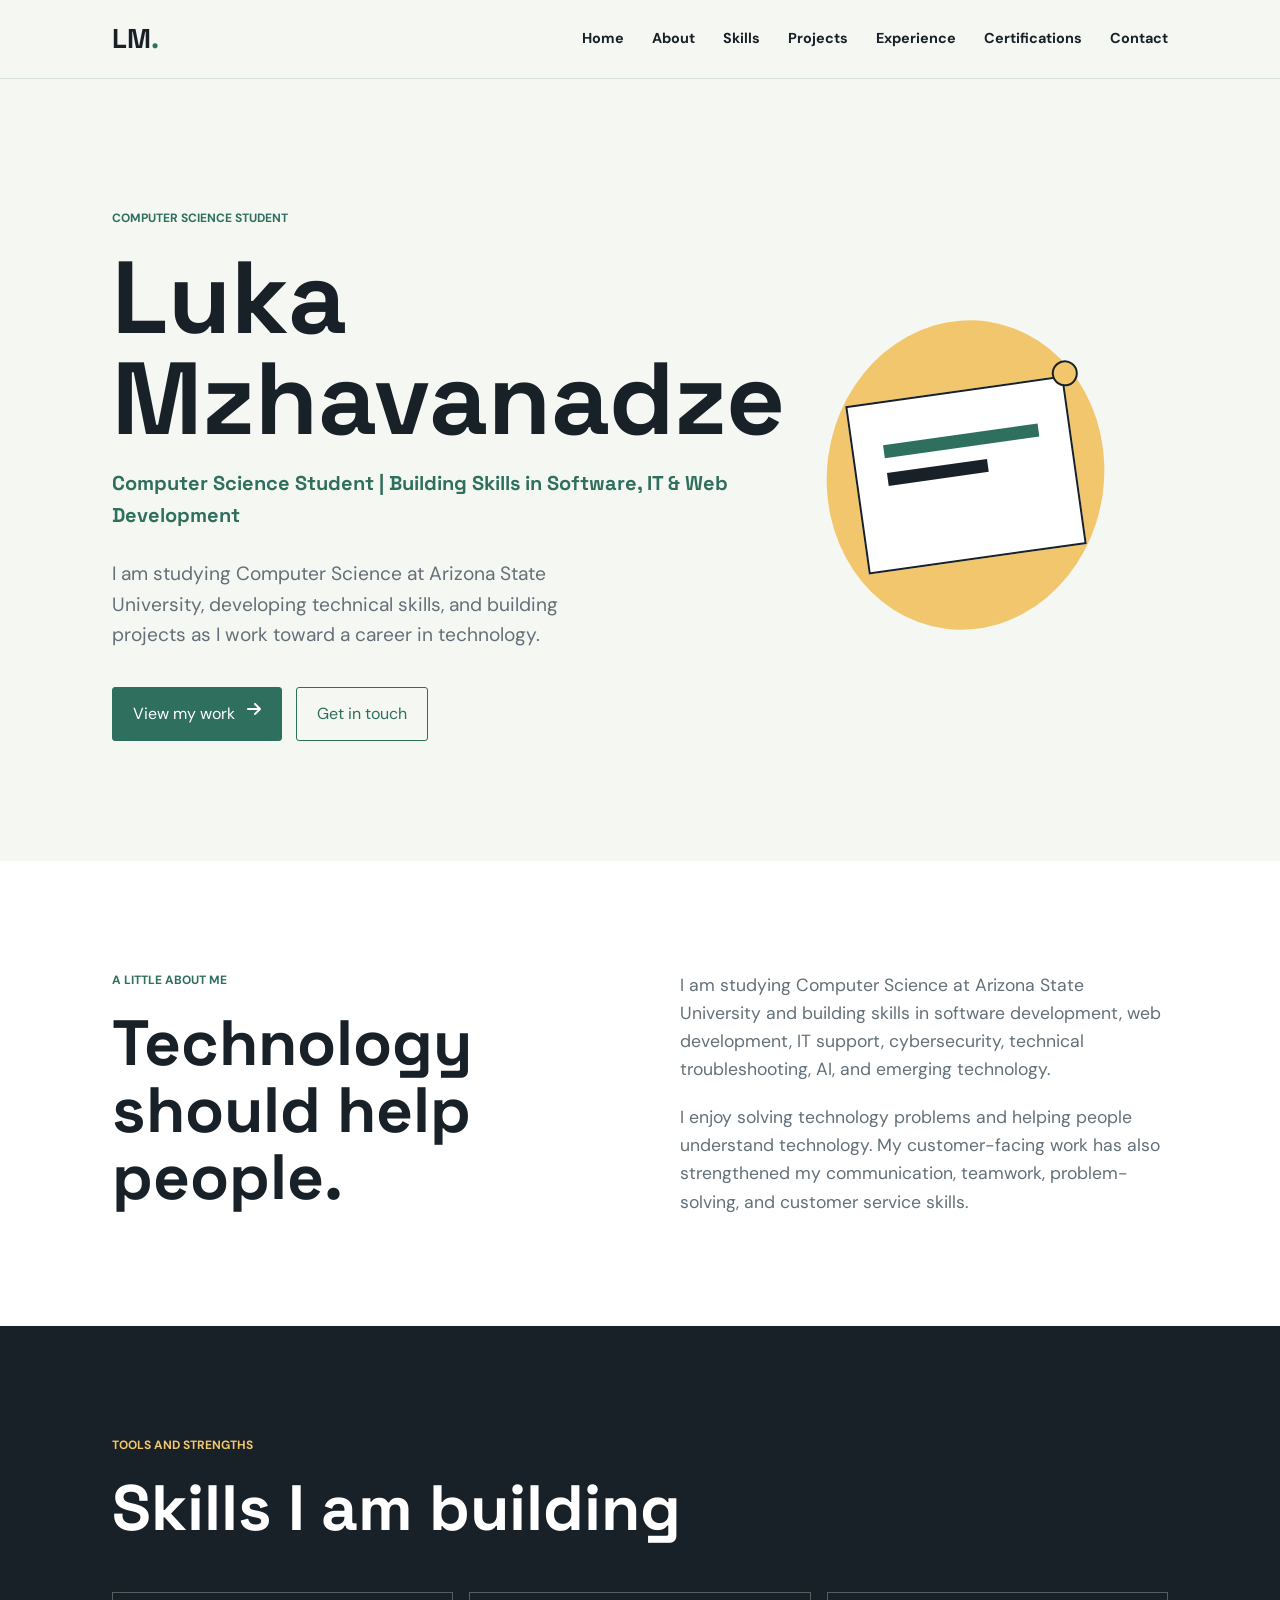
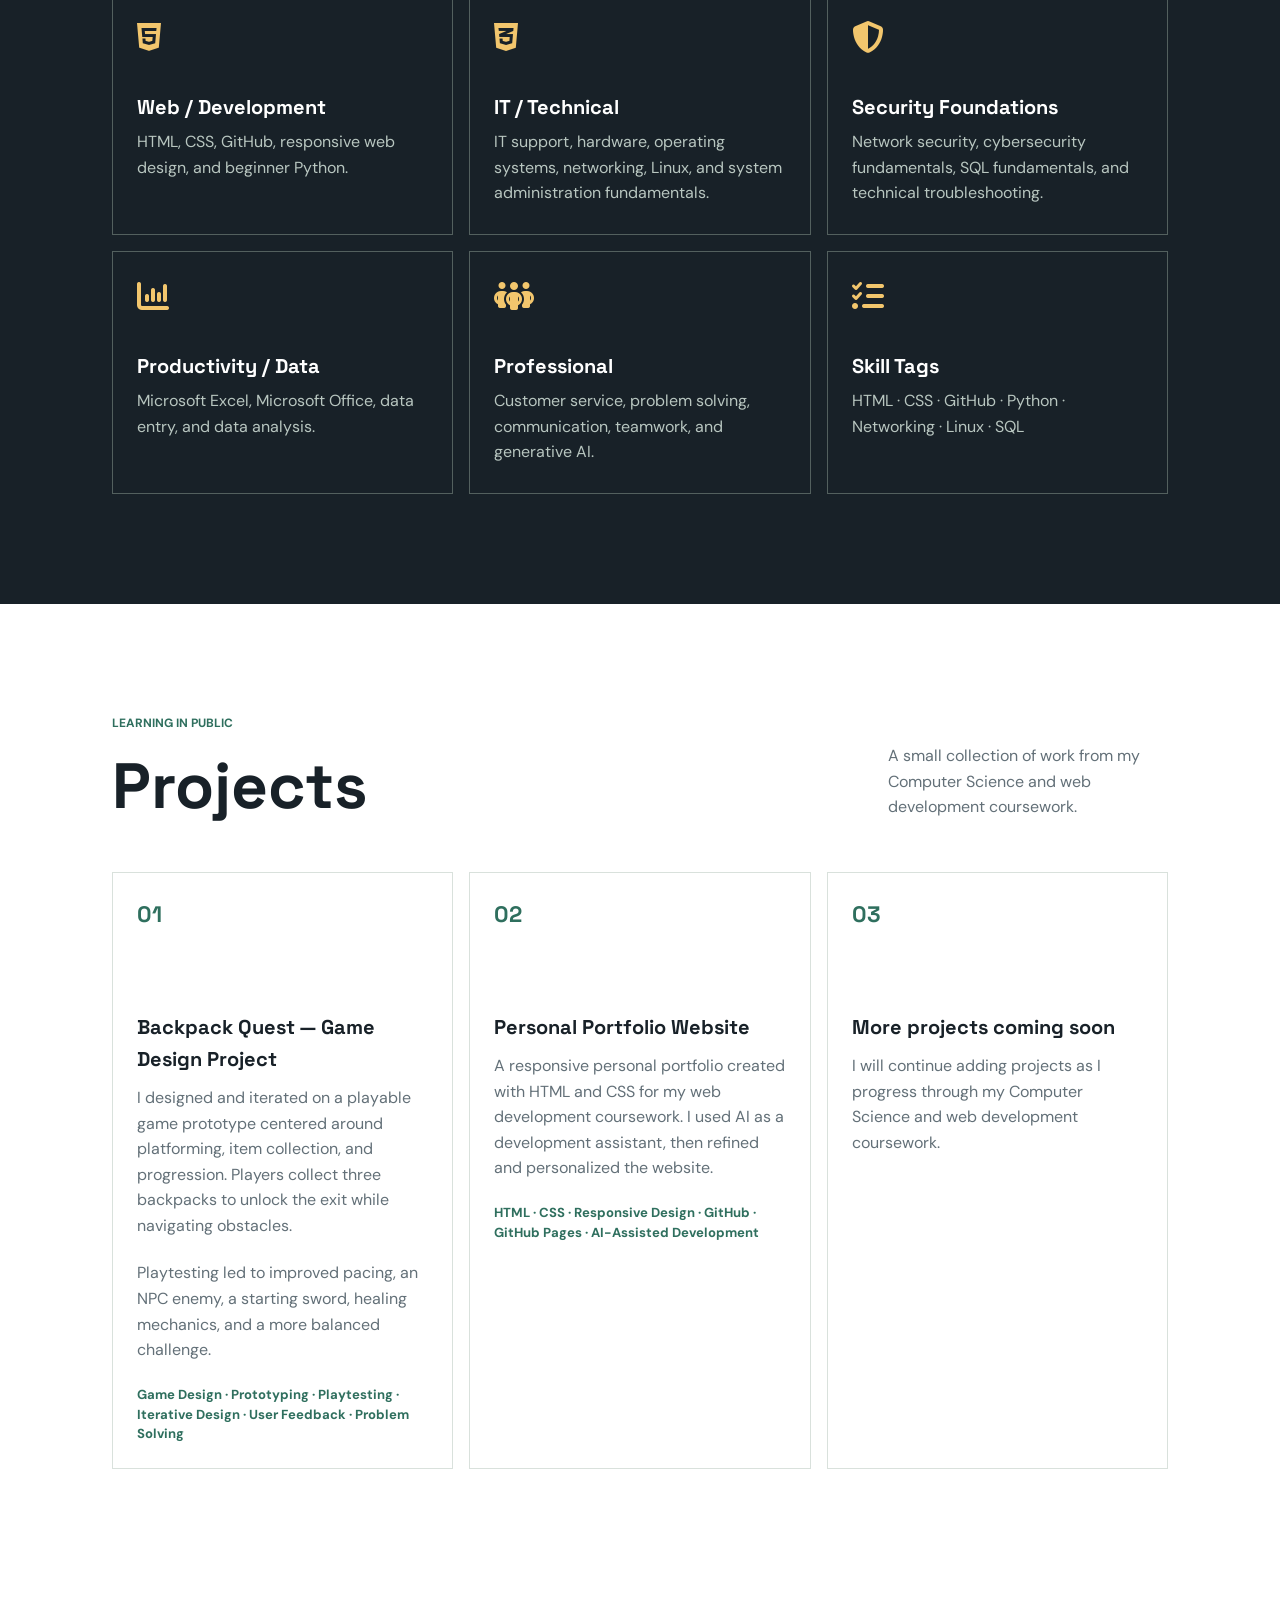
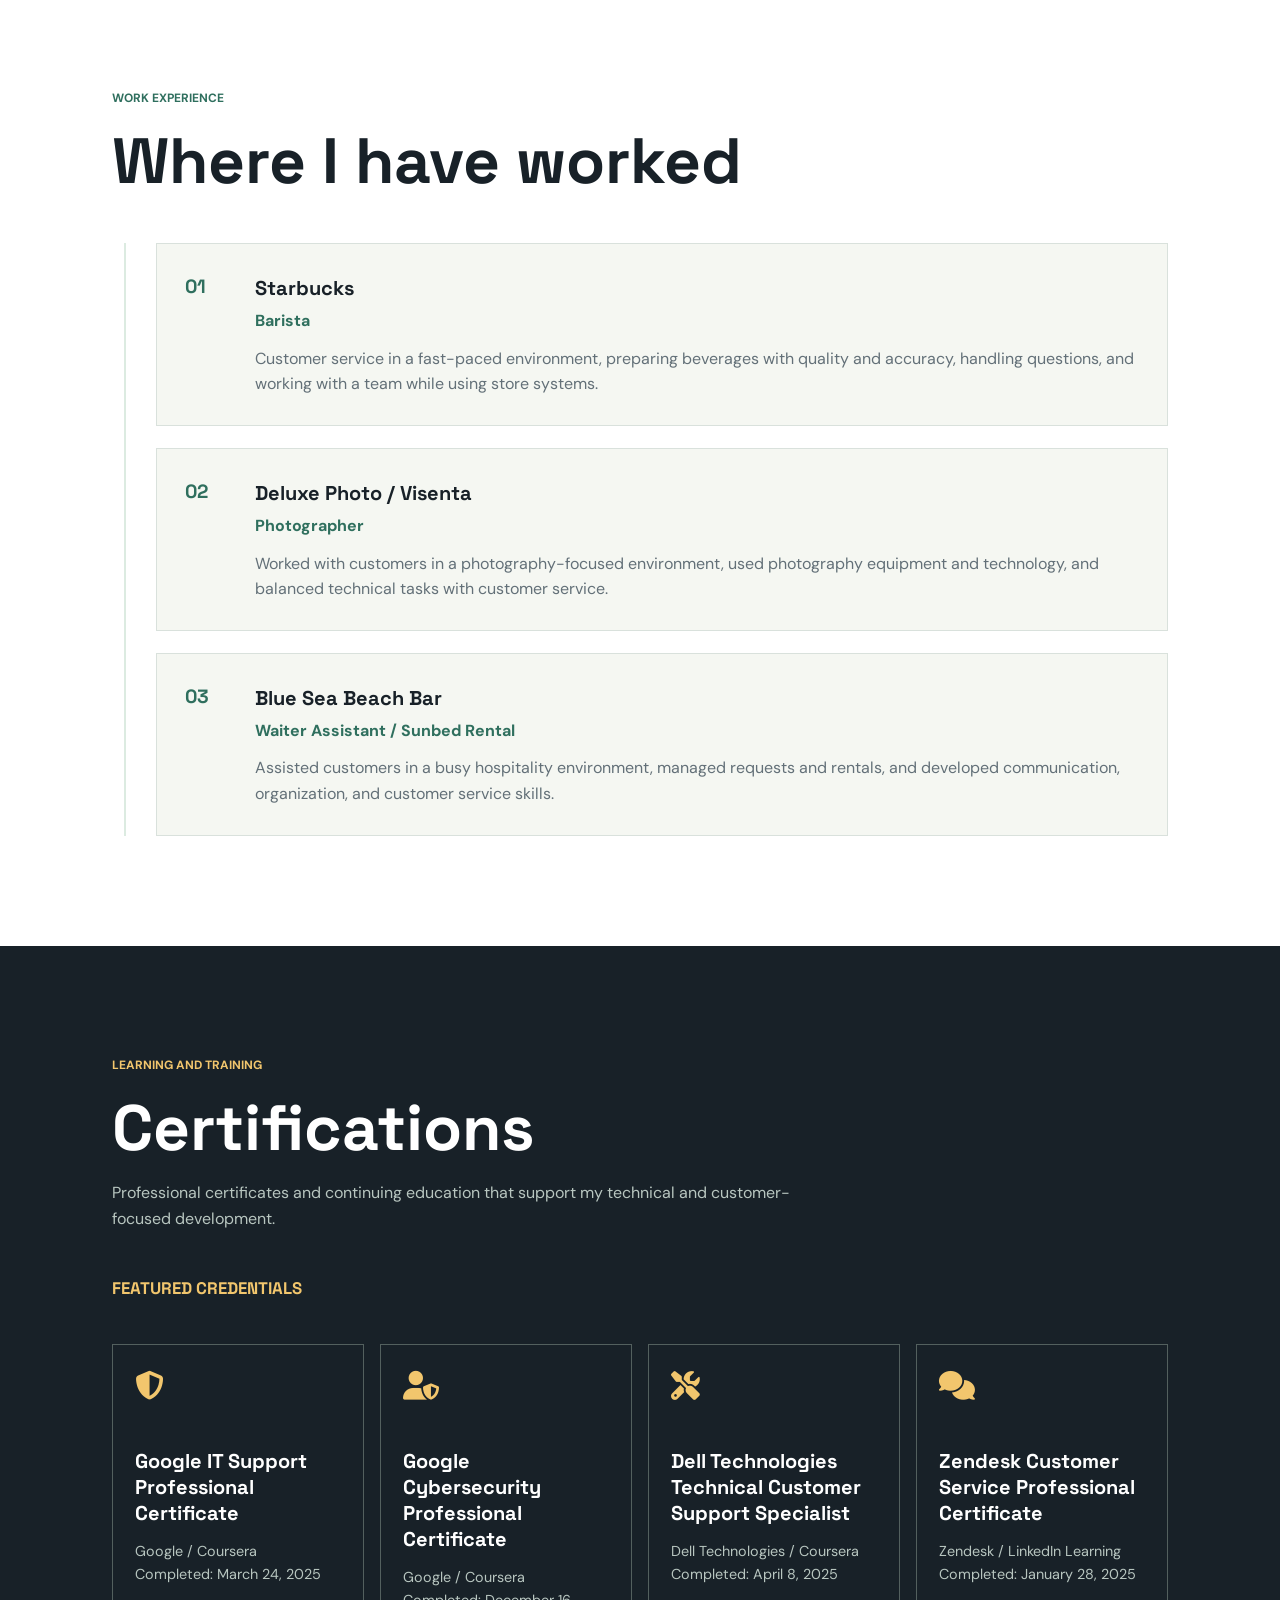
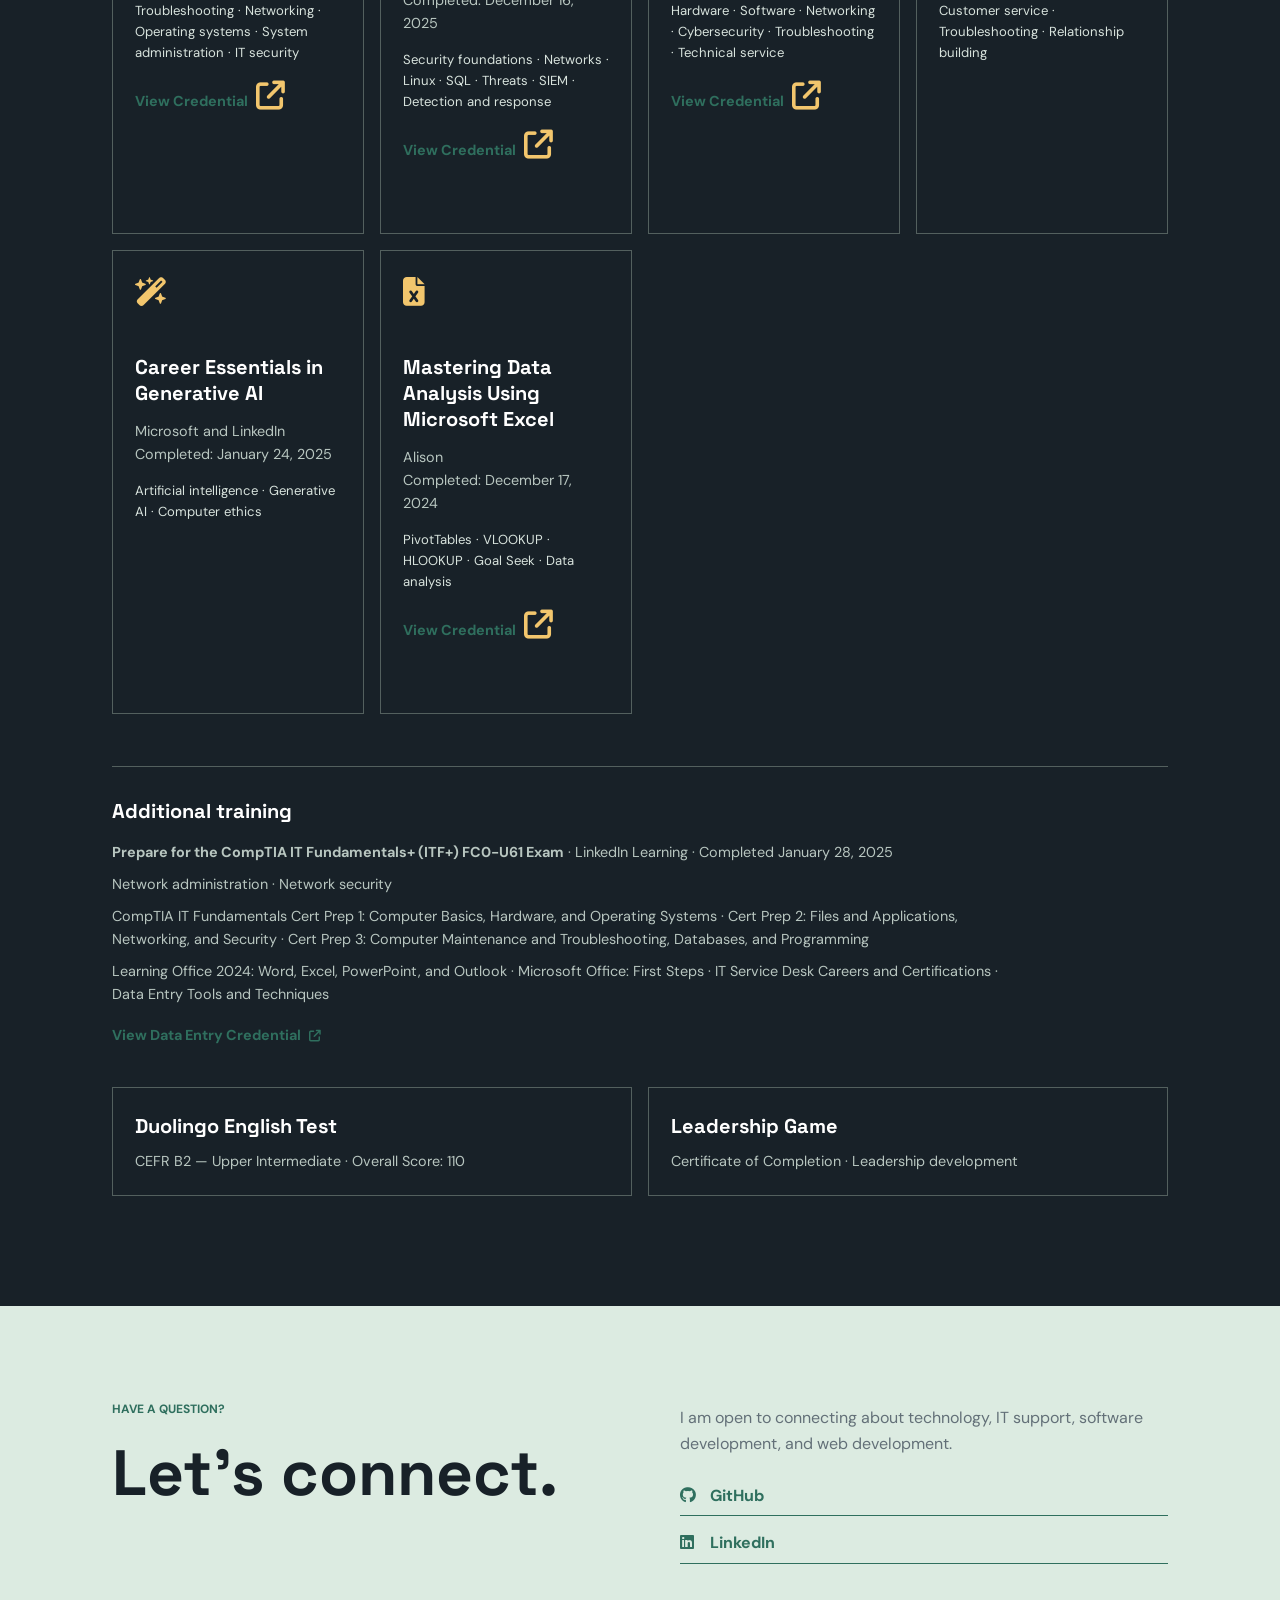
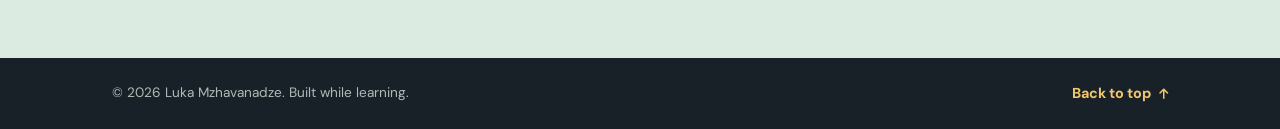
==== commit 7eba1dda: "Update contact section: replace placeholder text with actual GitHub and LinkedIn links" ====
--- a/index.html
+++ b/index.html
@@ -245,9 +245,8 @@
                 <div class="contact-details">
                     <p>I am open to connecting about technology, IT support, software development, and web development.</p>
                     <div class="contact-links">
-                        <span class="contact-placeholder"><i class="fa-solid fa-envelope" aria-hidden="true"></i> Email: add your email</span>
-                        <span class="contact-placeholder"><i class="fa-brands fa-github" aria-hidden="true"></i> GitHub: add your profile</span>
-                        <span class="contact-placeholder"><i class="fa-brands fa-linkedin" aria-hidden="true"></i> LinkedIn: add your profile</span>
+                        <a class="contact-placeholder" href="https://github.com/lmehavan" target="_blank" rel="noopener noreferrer"><i class="fa-brands fa-github" aria-hidden="true"></i> GitHub</a>
+                        <a class="contact-placeholder" href="https://www.linkedin.com/in/luka-m-75269a20a/" target="_blank" rel="noopener noreferrer"><i class="fa-brands fa-linkedin" aria-hidden="true"></i> LinkedIn</a>
                     </div>
                 </div>
             </div>
